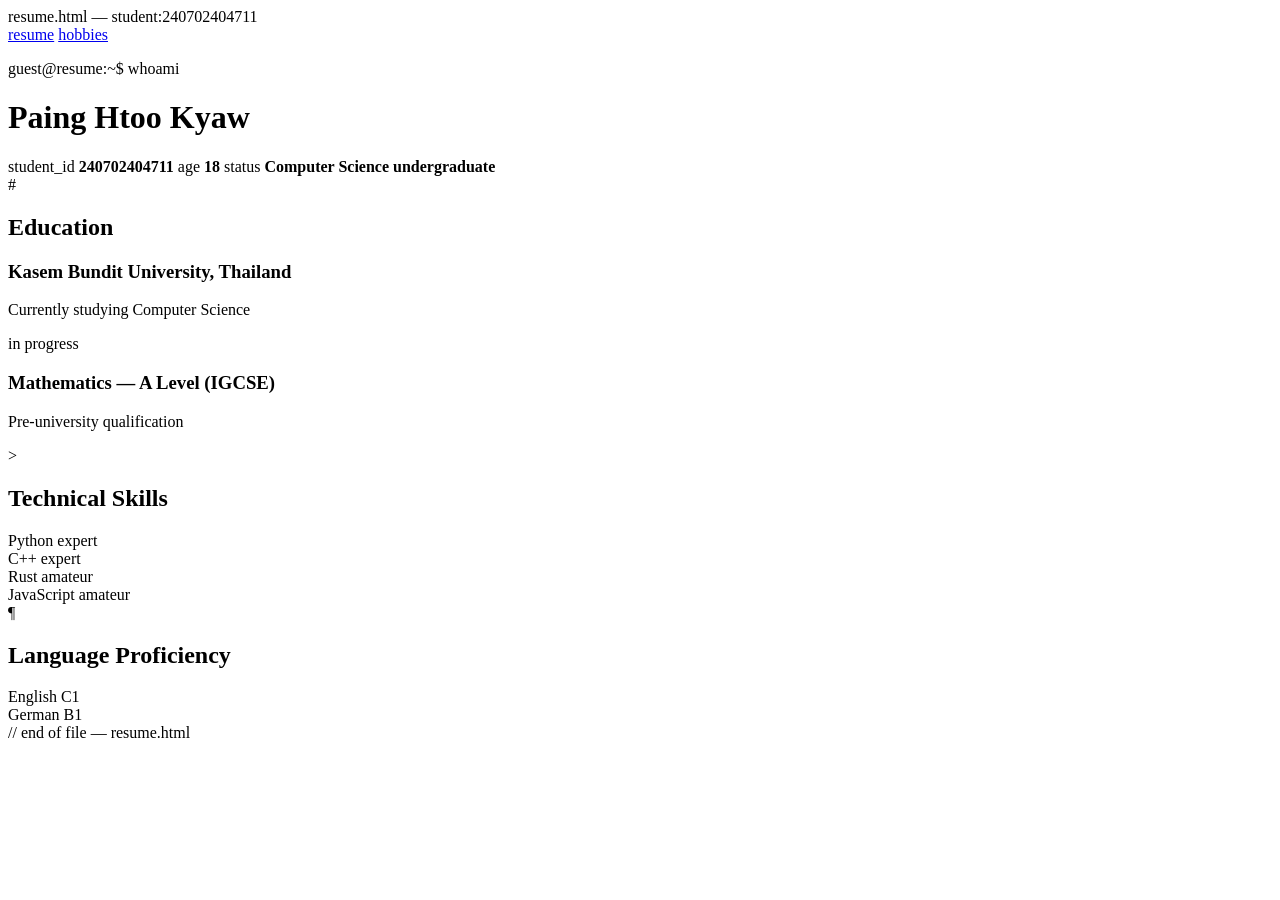
==== index.html @ 2ef843e1 "Rename Index.html to index.html" ====
<!DOCTYPE html>
<html lang="en">
<head>
    <meta charset="UTF-8">
    <meta name="viewport" content="width=device-width, initial-scale=1.0">
    <title>Resume — Paing Htoo Kyaw</title>
    <link rel="stylesheet" href="style.css">
</head>
<body>

    <div class="shell">

        <div class="titlebar">
            <span class="dots">
                <span class="dot dot--r"></span>
                <span class="dot dot--y"></span>
                <span class="dot dot--g"></span>
            </span>
            <span class="path">resume.html — student:240702404711</span>
        </div>

        <div class="window">

            <nav class="tabs">
                <a href="resume.html" aria-current="page">resume</a>
                <a href="hobby.html">hobbies</a>
            </nav>

            <!-- Header -->
            <header class="hero">
                <p class="prompt-line"><span class="user">guest</span><span class="sep">@</span>resume<span class="sep">:~$</span> whoami</p>
                <h1 class="name">Paing Htoo Kyaw</h1>
                <div class="meta-row">
                    <span class="key">student_id</span> <span><strong>240702404711</strong></span>
                    <span class="key">age</span> <span><strong>18</strong></span>
                    <span class="key">status</span> <span><strong>Computer Science undergraduate</strong></span>
                </div>
            </header>

            <!-- Education -->
            <section class="block">
                <div class="section-head">
                    <span class="glyph">#</span>
                    <h2 class="section-title">Education</h2>
                </div>

                <div class="entry">
                    <h3>Kasem Bundit University, Thailand</h3>
                    <p>Currently studying Computer Science</p>
                    <span class="tag">in progress</span>
                </div>

                <div class="entry">
                    <h3>Mathematics — A Level (IGCSE)</h3>
                    <p>Pre-university qualification</p>
                </div>
            </section>

            <!-- Technical Skills -->
            <section class="block">
                <div class="section-head">
                    <span class="glyph">&gt;</span>
                    <h2 class="section-title">Technical Skills</h2>
                </div>

                <div class="gauge-list">
                    <div class="gauge-row">
                        <span class="label">Python</span>
                        <span class="gauge-track"><span class="gauge-fill" style="width:92%"></span></span>
                        <span class="pct">expert</span>
                    </div>
                    <div class="gauge-row">
                        <span class="label">C++</span>
                        <span class="gauge-track"><span class="gauge-fill" style="width:92%"></span></span>
                        <span class="pct">expert</span>
                    </div>
                    <div class="gauge-row">
                        <span class="label">Rust</span>
                        <span class="gauge-track"><span class="gauge-fill" style="width:42%"></span></span>
                        <span class="pct">amateur</span>
                    </div>
                    <div class="gauge-row">
                        <span class="label">JavaScript</span>
                        <span class="gauge-track"><span class="gauge-fill" style="width:42%"></span></span>
                        <span class="pct">amateur</span>
                    </div>
                </div>
            </section>

            <!-- Language Skills -->
            <section class="block">
                <div class="section-head">
                    <span class="glyph">¶</span>
                    <h2 class="section-title">Language Proficiency</h2>
                </div>

                <div class="gauge-list">
                    <div class="gauge-row">
                        <span class="label">English</span>
                        <span class="gauge-track"><span class="gauge-fill" style="width:85%"></span></span>
                        <span class="pct">C1</span>
                    </div>
                    <div class="gauge-row">
                        <span class="label">German</span>
                        <span class="gauge-track"><span class="gauge-fill" style="width:55%"></span></span>
                        <span class="pct">B1</span>
                    </div>
                </div>
            </section>

            <footer class="end">
                <span>// end of file</span> — resume.html
            </footer>

        </div>
    </div>

</body>
</html>
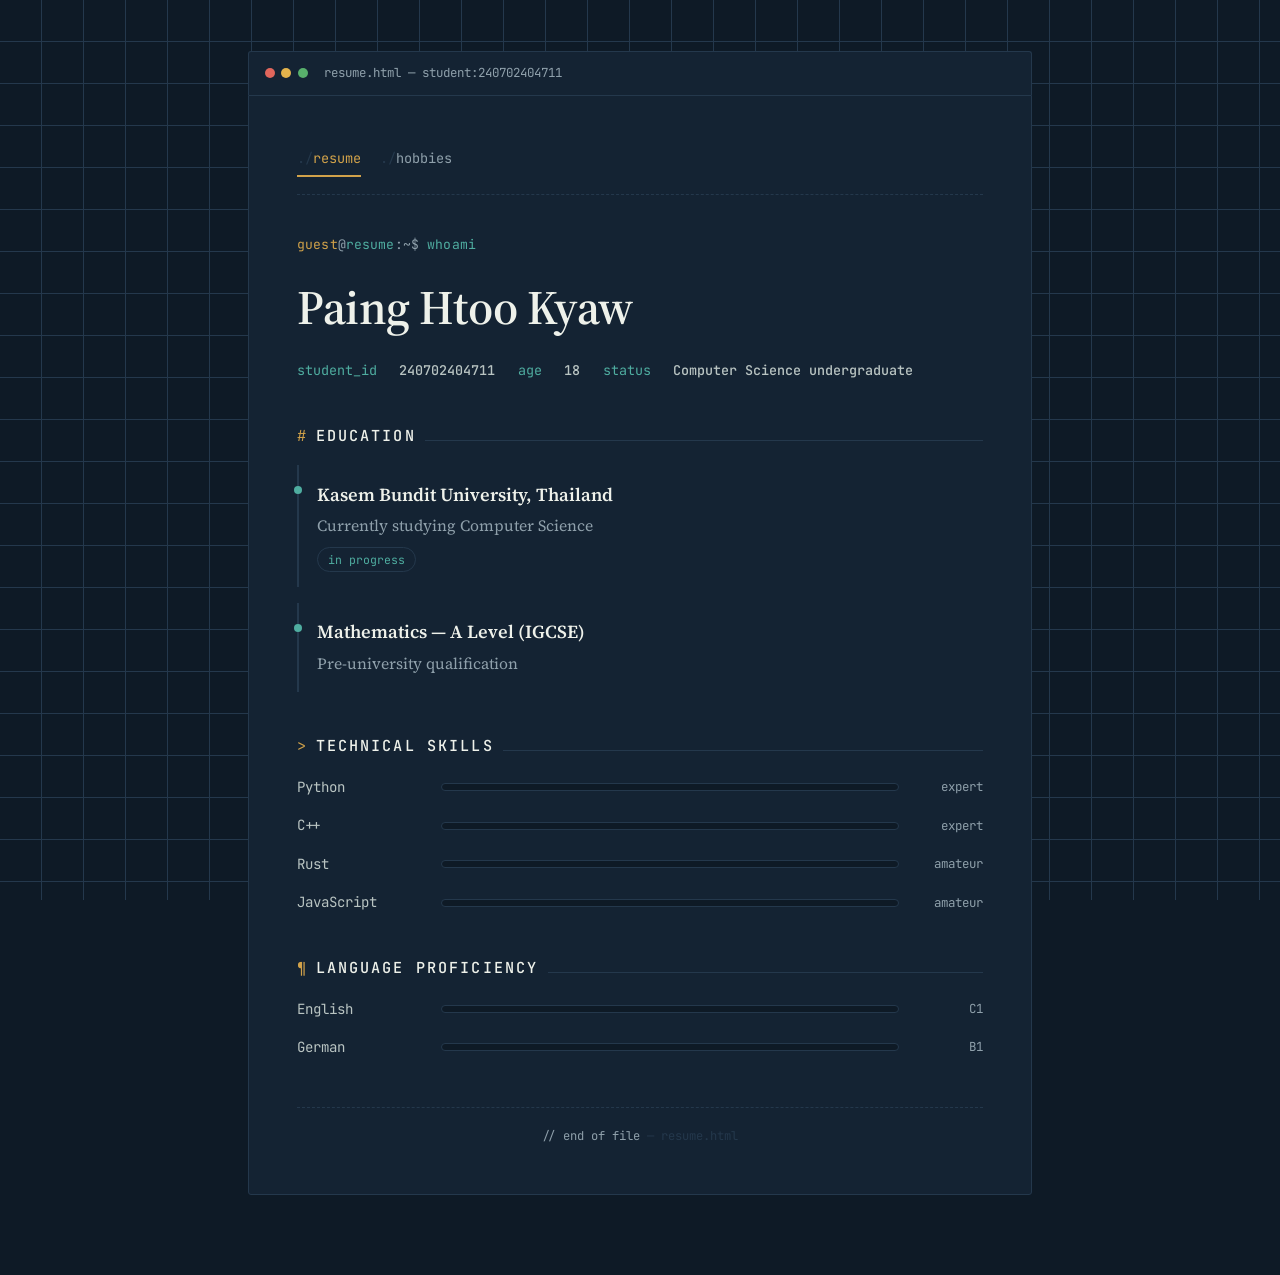
==== commit eb806858: "Update index.html" ====
--- a/index.html
+++ b/index.html
@@ -3,7 +3,7 @@
 <head>
     <meta charset="UTF-8">
     <meta name="viewport" content="width=device-width, initial-scale=1.0">
-    <title>Resume — Paing Htoo Kyaw</title>
+    <title>Index — Paing Htoo Kyaw</title>
     <link rel="stylesheet" href="style.css">
 </head>
 <body>
--- a/style.css
+++ b/style.css
@@ -0,0 +1,381 @@
+/* =========================================================
+   Paing Htoo Kyaw — Resume site stylesheet
+   Theme: "compiler" — a CS student's terminal, made calm
+   ========================================================= */
+
+@import url('https://fonts.googleapis.com/css2?family=JetBrains+Mono:wght@400;500;700&family=Source+Serif+4:ital,wght@0,400;0,600;1,400&display=swap');
+
+:root {
+  --ink: #0e1a26;
+  --panel: #142333;
+  --panel-line: #24384c;
+  --paper: #eef1ea;
+  --paper-dim: #b9c4c2;
+  --gold: #d1a24a;
+  --teal: #4fada0;
+  --text-main: #e7ece6;
+  --text-muted: #8fa0ab;
+
+  --font-display: 'Source Serif 4', Georgia, serif;
+  --font-mono: 'JetBrains Mono', 'Courier New', monospace;
+
+  --radius: 3px;
+  --gutter: clamp(1.25rem, 4vw, 3rem);
+}
+
+* { box-sizing: border-box; }
+
+html {
+  scroll-behavior: smooth;
+}
+
+body {
+  margin: 0;
+  background: var(--ink);
+  color: var(--text-main);
+  font-family: var(--font-display);
+  font-size: 17px;
+  line-height: 1.6;
+  background-image:
+    linear-gradient(var(--panel-line) 1px, transparent 1px),
+    linear-gradient(90deg, var(--panel-line) 1px, transparent 1px);
+  background-size: 42px 42px;
+  background-position: -1px -1px;
+  background-attachment: fixed;
+}
+
+@media (prefers-reduced-motion: reduce) {
+  * { animation-duration: 0.001ms !important; transition-duration: 0.001ms !important; }
+}
+
+/* ---------- Skip link / focus ---------- */
+a:focus-visible,
+button:focus-visible {
+  outline: 2px solid var(--gold);
+  outline-offset: 3px;
+}
+
+/* ---------- Shell frame ---------- */
+.shell {
+  max-width: 880px;
+  margin: 0 auto;
+  padding: clamp(1.5rem, 4vw, 3.5rem) var(--gutter) 5rem;
+}
+
+/* ---------- Title bar (window chrome) ---------- */
+.titlebar {
+  display: flex;
+  align-items: center;
+  gap: 0.6rem;
+  background: var(--panel);
+  border: 1px solid var(--panel-line);
+  border-bottom: none;
+  border-radius: var(--radius) var(--radius) 0 0;
+  padding: 0.7rem 1rem;
+  font-family: var(--font-mono);
+  font-size: 0.78rem;
+  color: var(--text-muted);
+}
+
+.titlebar .dots { display: flex; gap: 0.4rem; }
+.titlebar .dot { width: 10px; height: 10px; border-radius: 50%; display: inline-block; }
+.titlebar .dot--r { background: #e0665c; }
+.titlebar .dot--y { background: #e3b34c; }
+.titlebar .dot--g { background: #58b06c; }
+.titlebar .path { margin-left: 0.4rem; }
+
+/* ---------- Main window ---------- */
+.window {
+  background: var(--panel);
+  border: 1px solid var(--panel-line);
+  border-radius: 0 0 var(--radius) var(--radius);
+  padding: clamp(1.6rem, 4vw, 3rem);
+}
+
+/* ---------- Nav / prompt tabs ---------- */
+nav.tabs {
+  display: flex;
+  gap: 1.2rem;
+  font-family: var(--font-mono);
+  font-size: 0.85rem;
+  margin-bottom: 2.4rem;
+  padding-bottom: 1.1rem;
+  border-bottom: 1px dashed var(--panel-line);
+  flex-wrap: wrap;
+}
+
+nav.tabs a {
+  color: var(--text-muted);
+  text-decoration: none;
+  padding: 0.3rem 0;
+  border-bottom: 2px solid transparent;
+  transition: color 0.15s ease, border-color 0.15s ease;
+}
+
+nav.tabs a::before {
+  content: "./";
+  color: var(--panel-line);
+}
+
+nav.tabs a:hover {
+  color: var(--text-main);
+}
+
+nav.tabs a[aria-current="page"] {
+  color: var(--gold);
+  border-bottom-color: var(--gold);
+}
+
+/* ---------- Header ---------- */
+header.hero {
+  margin-bottom: 2.6rem;
+}
+
+.prompt-line {
+  font-family: var(--font-mono);
+  font-size: 0.82rem;
+  color: var(--teal);
+  margin: 0 0 0.9rem;
+  letter-spacing: 0.01em;
+}
+
+.prompt-line .user { color: var(--gold); }
+.prompt-line .sep { color: var(--text-muted); }
+
+h1.name {
+  font-family: var(--font-display);
+  font-size: clamp(2.1rem, 5vw, 3rem);
+  font-weight: 600;
+  margin: 0 0 0.5rem;
+  letter-spacing: -0.01em;
+  color: var(--paper);
+}
+
+.meta-row {
+  display: flex;
+  flex-wrap: wrap;
+  gap: 0.6rem 1.4rem;
+  font-family: var(--font-mono);
+  font-size: 0.84rem;
+  color: var(--text-muted);
+  margin-top: 0.9rem;
+}
+
+.meta-row span strong {
+  color: var(--paper-dim);
+  font-weight: 500;
+}
+
+.meta-row .key { color: var(--teal); }
+
+/* ---------- Section blocks ---------- */
+section.block {
+  margin-bottom: 2.6rem;
+}
+
+section.block:last-of-type { margin-bottom: 0; }
+
+.section-head {
+  display: flex;
+  align-items: baseline;
+  gap: 0.6rem;
+  margin-bottom: 1.1rem;
+}
+
+.section-head .glyph {
+  font-family: var(--font-mono);
+  color: var(--gold);
+  font-size: 0.95rem;
+}
+
+h2.section-title {
+  font-family: var(--font-mono);
+  font-size: 0.95rem;
+  text-transform: uppercase;
+  letter-spacing: 0.14em;
+  color: var(--paper);
+  margin: 0;
+  font-weight: 500;
+}
+
+.section-head::after {
+  content: "";
+  flex: 1;
+  height: 1px;
+  background: var(--panel-line);
+}
+
+/* ---------- Entry (education / hobby item) ---------- */
+.entry {
+  padding: 0.9rem 0 0.9rem 1.1rem;
+  border-left: 2px solid var(--panel-line);
+  margin-bottom: 1rem;
+  position: relative;
+}
+
+.entry::before {
+  content: "";
+  position: absolute;
+  left: -5px;
+  top: 1.3rem;
+  width: 8px;
+  height: 8px;
+  border-radius: 50%;
+  background: var(--teal);
+}
+
+.entry:last-child { margin-bottom: 0; }
+
+.entry h3 {
+  font-family: var(--font-display);
+  font-size: 1.15rem;
+  font-weight: 600;
+  margin: 0 0 0.25rem;
+  color: var(--paper);
+}
+
+.entry p {
+  margin: 0.15rem 0;
+  color: var(--text-muted);
+  font-size: 0.98rem;
+}
+
+.entry .tag {
+  display: inline-block;
+  font-family: var(--font-mono);
+  font-size: 0.72rem;
+  color: var(--teal);
+  border: 1px solid var(--panel-line);
+  border-radius: 999px;
+  padding: 0.15rem 0.65rem;
+  margin-top: 0.4rem;
+  margin-right: 0.4rem;
+}
+
+/* ---------- Skill / level bars ---------- */
+.gauge-list {
+  display: flex;
+  flex-direction: column;
+  gap: 1rem;
+}
+
+.gauge-row {
+  display: grid;
+  grid-template-columns: 130px 1fr 70px;
+  align-items: center;
+  gap: 0.9rem;
+}
+
+.gauge-row .label {
+  font-family: var(--font-mono);
+  font-size: 0.88rem;
+  color: var(--paper-dim);
+}
+
+.gauge-track {
+  height: 8px;
+  background: var(--ink);
+  border: 1px solid var(--panel-line);
+  border-radius: 999px;
+  overflow: hidden;
+}
+
+.gauge-fill {
+  height: 100%;
+  background: linear-gradient(90deg, var(--teal), var(--gold));
+  border-radius: 999px;
+  animation: grow 0.9s ease-out both;
+}
+
+@keyframes grow {
+  from { transform: scaleX(0); transform-origin: left; }
+  to { transform: scaleX(1); transform-origin: left; }
+}
+
+.gauge-row .pct {
+  font-family: var(--font-mono);
+  font-size: 0.78rem;
+  color: var(--text-muted);
+  text-align: right;
+}
+
+@media (max-width: 520px) {
+  .gauge-row {
+    grid-template-columns: 100px 1fr 55px;
+    gap: 0.6rem;
+  }
+}
+
+/* ---------- Hobby cards ---------- */
+.hobby-grid {
+  display: grid;
+  grid-template-columns: repeat(2, 1fr);
+  gap: 1.2rem;
+}
+
+@media (max-width: 600px) {
+  .hobby-grid { grid-template-columns: 1fr; }
+}
+
+.hobby-card {
+  border: 1px solid var(--panel-line);
+  border-radius: var(--radius);
+  padding: 1.4rem;
+  background: var(--ink);
+  transition: border-color 0.2s ease, transform 0.2s ease;
+}
+
+.hobby-card:hover {
+  border-color: var(--gold);
+  transform: translateY(-3px);
+}
+
+.hobby-card .icon {
+  font-size: 1.7rem;
+  margin-bottom: 0.7rem;
+  display: block;
+}
+
+.hobby-card h3 {
+  font-family: var(--font-display);
+  font-size: 1.2rem;
+  margin: 0 0 0.5rem;
+  color: var(--paper);
+}
+
+.hobby-card p {
+  margin: 0 0 0.6rem;
+  color: var(--text-muted);
+  font-size: 0.96rem;
+}
+
+.hobby-card ul {
+  margin: 0.6rem 0 0;
+  padding-left: 1.1rem;
+  color: var(--text-muted);
+  font-size: 0.92rem;
+}
+
+.hobby-card ul li { margin-bottom: 0.3rem; }
+
+.hobby-card .stat-line {
+  font-family: var(--font-mono);
+  font-size: 0.78rem;
+  color: var(--teal);
+  margin-top: 0.8rem;
+  padding-top: 0.7rem;
+  border-top: 1px dashed var(--panel-line);
+}
+
+/* ---------- Footer ---------- */
+footer.end {
+  margin-top: 3rem;
+  padding-top: 1.2rem;
+  border-top: 1px dashed var(--panel-line);
+  font-family: var(--font-mono);
+  font-size: 0.76rem;
+  color: var(--panel-line);
+  text-align: center;
+}
+
+footer.end span { color: var(--text-muted); }
